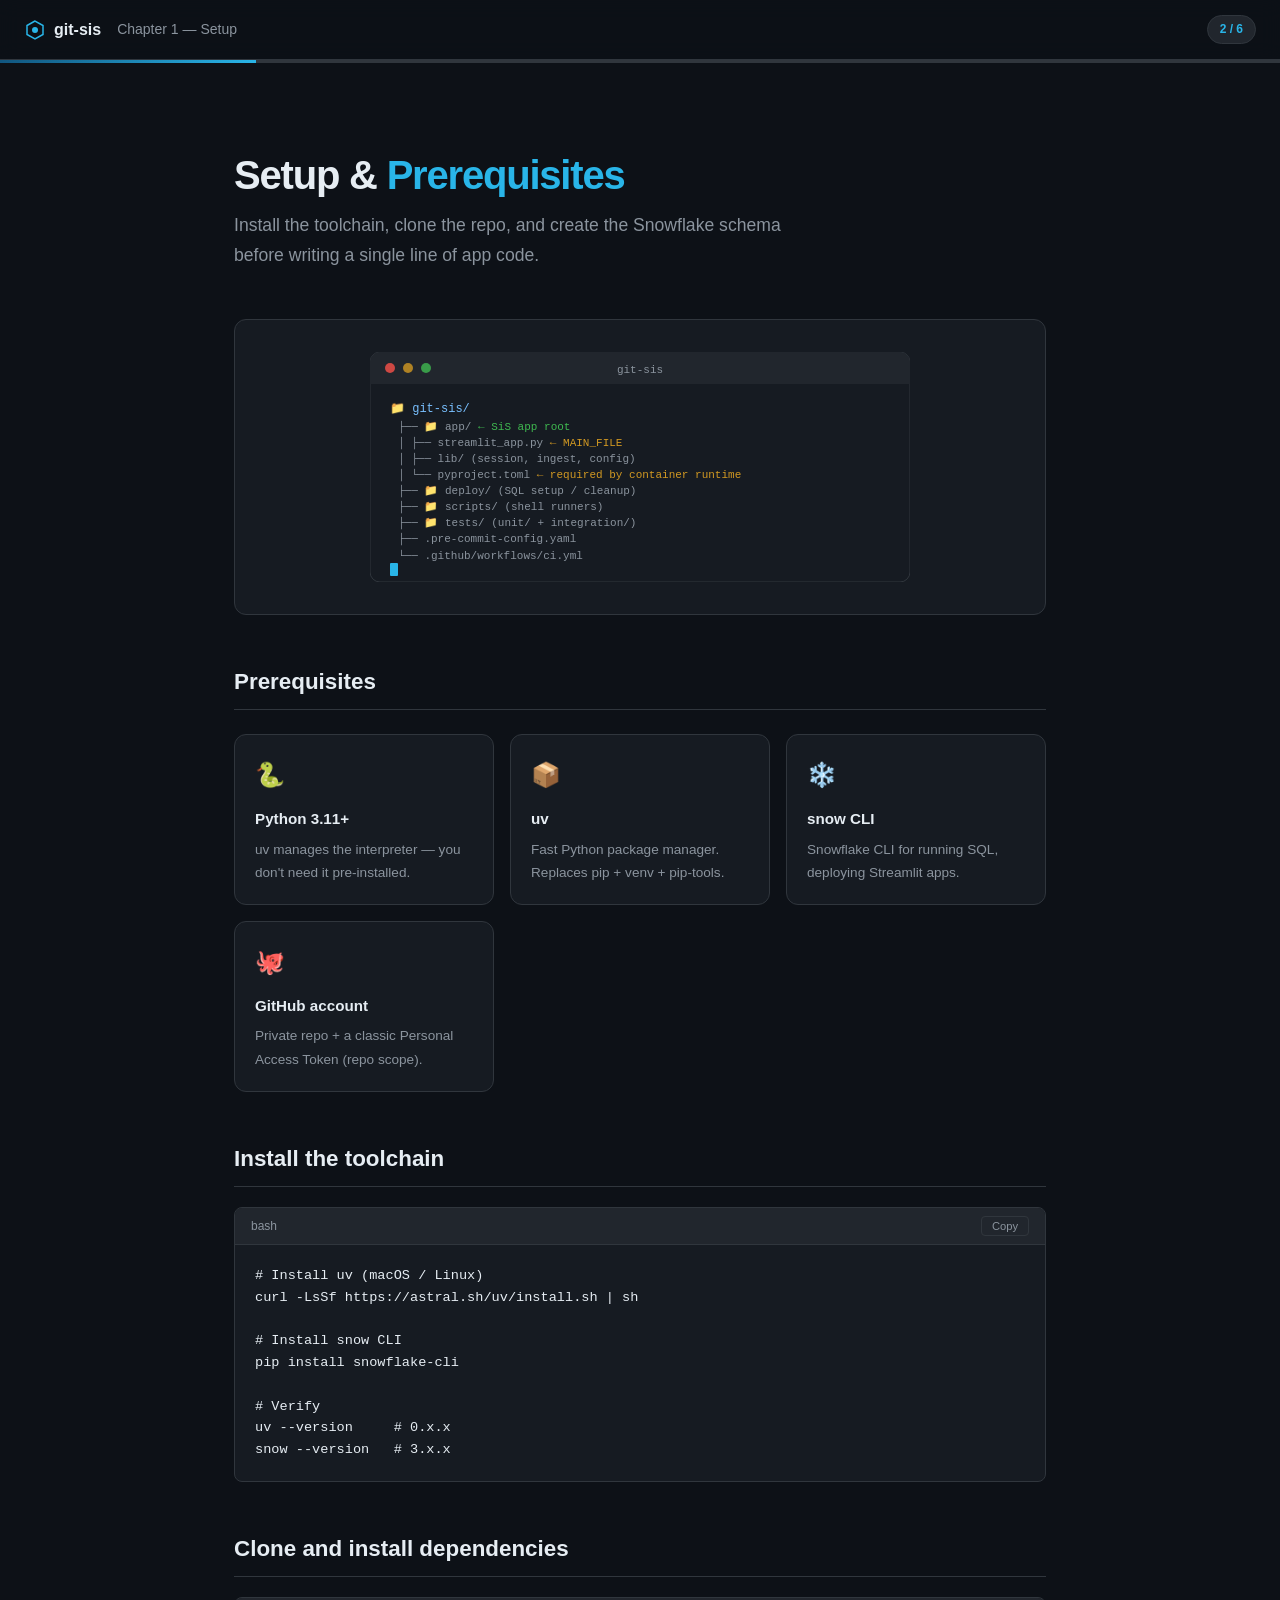
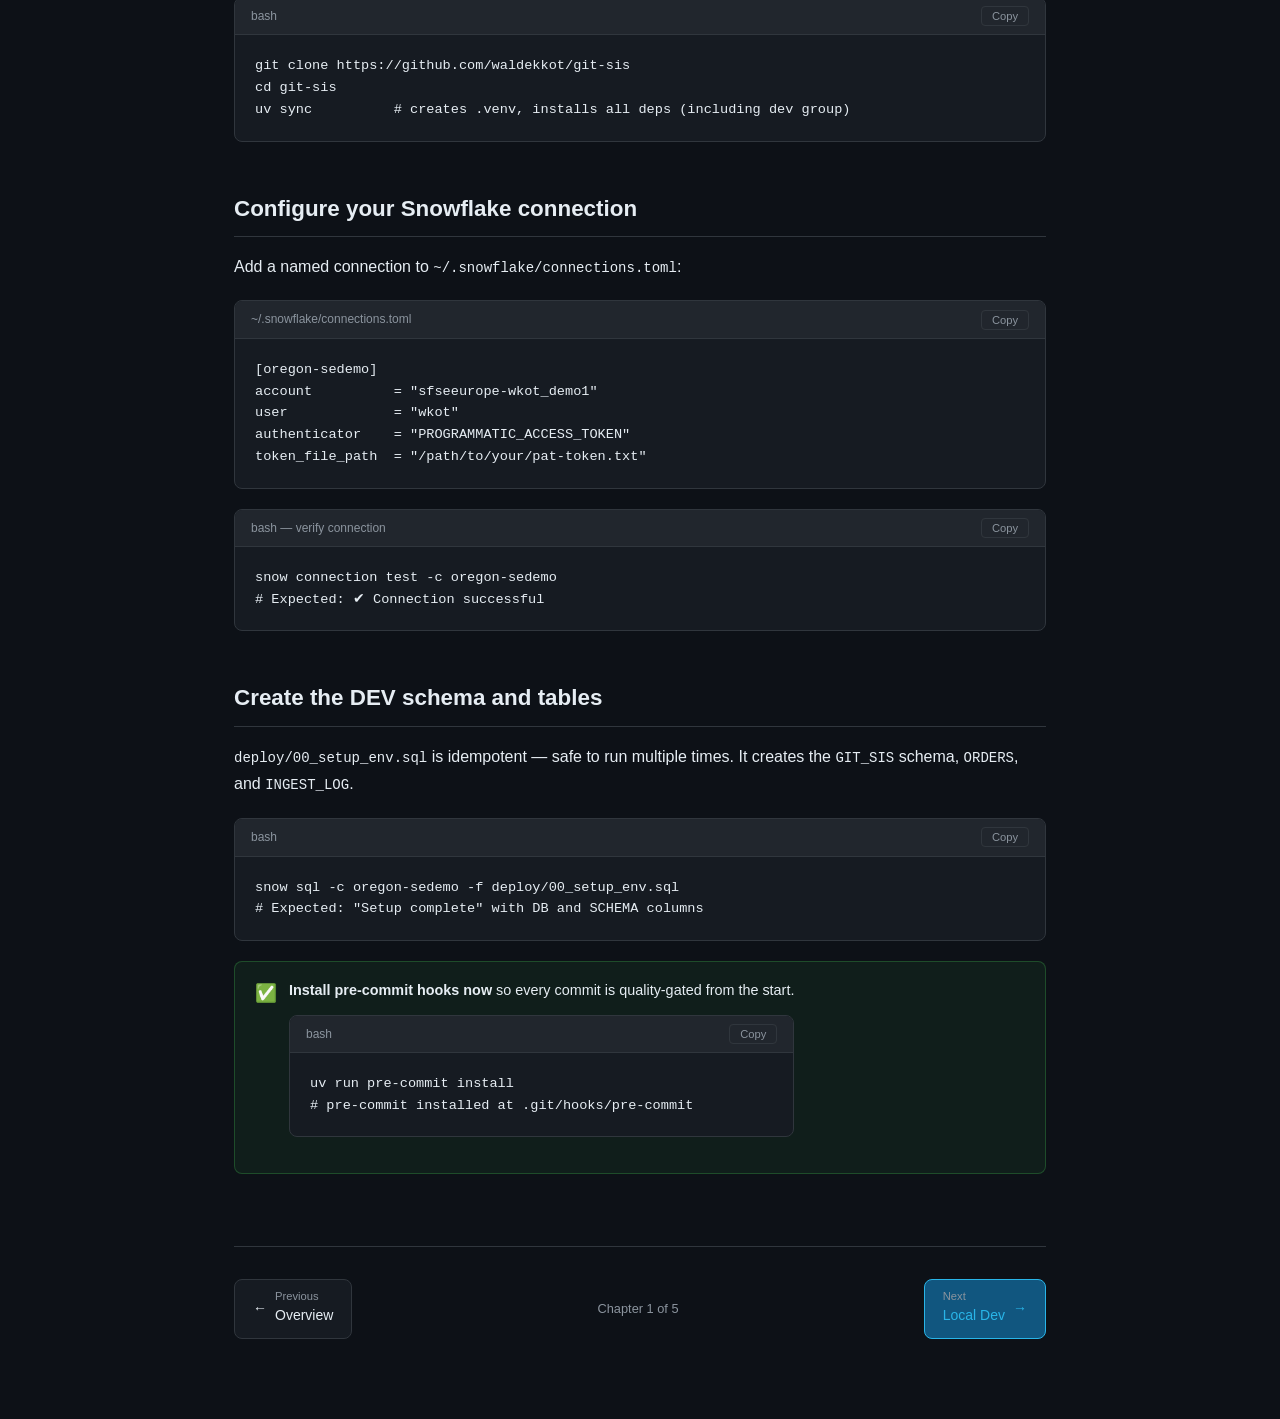
==== docs/tutorial/01-setup.html @ dcb2a4d9 "feat: pre-commit hooks (ruff+ty+pytest), CICD SiS deploy, README, tutorial site - .pre-commit-config" ====
<!DOCTYPE html>
<html lang="en">
<head>
  <meta charset="UTF-8">
  <meta name="viewport" content="width=device-width, initial-scale=1.0">
  <title>git-sis Tutorial — Setup</title>
  <link rel="stylesheet" href="assets/style.css">
  <style>
    /* ── Repo tree SVG ──────────────────────────────────────────── */
    @keyframes blink-cursor {
      0%, 100% { opacity: 1; }
      50%       { opacity: 0; }
    }
    .svg-anim .cursor { animation: blink-cursor .9s step-start infinite; }

    @keyframes tree-reveal {
      from { opacity: 0; transform: translateX(-8px); }
      to   { opacity: 1; transform: none; }
    }
    .svg-anim .tr1 { opacity:0; animation: tree-reveal .3s ease forwards .3s; }
    .svg-anim .tr2 { opacity:0; animation: tree-reveal .3s ease forwards .55s; }
    .svg-anim .tr3 { opacity:0; animation: tree-reveal .3s ease forwards .75s; }
    .svg-anim .tr4 { opacity:0; animation: tree-reveal .3s ease forwards .95s; }
    .svg-anim .tr5 { opacity:0; animation: tree-reveal .3s ease forwards 1.15s; }
    .svg-anim .tr6 { opacity:0; animation: tree-reveal .3s ease forwards 1.35s; }
    .svg-anim .tr7 { opacity:0; animation: tree-reveal .3s ease forwards 1.55s; }
    .svg-anim .tr8 { opacity:0; animation: tree-reveal .3s ease forwards 1.75s; }
  </style>
</head>
<body>

<nav class="site-nav">
  <a class="nav-logo" href="index.html">
    <svg width="22" height="22" viewBox="0 0 22 22" fill="none">
      <path d="M11 2L3 6.5v9L11 20l8-4.5v-9L11 2z" fill="none" stroke="#29B5E8" stroke-width="1.5"/>
      <circle cx="11" cy="11" r="3" fill="#29B5E8"/>
    </svg>
    git-sis
  </a>
  <span class="nav-chapter">Chapter 1 — Setup</span>
  <span class="nav-pill">2 / 6</span>
</nav>
<div class="progress-bar"><div class="progress-fill" style="width:20%"></div></div>

<main>
  <div class="hero">
    <h1>Setup &amp; <span class="highlight">Prerequisites</span></h1>
    <p class="page-subtitle">Install the toolchain, clone the repo, and create the Snowflake schema before writing a single line of app code.</p>
  </div>

  <!-- Repo tree SVG -->
  <div class="diagram-wrap reveal">
    <svg class="svg-anim" viewBox="0 0 540 230" fill="none" xmlns="http://www.w3.org/2000/svg"
         style="width:100%;max-width:540px" role="img" aria-label="Project directory tree">
      <!-- Terminal window chrome -->
      <rect width="540" height="230" rx="10" fill="#161B22" stroke="#30363D" stroke-width="1"/>
      <rect width="540" height="32" rx="10" fill="#21262D"/>
      <rect y="22" width="540" height="10" fill="#21262D"/>
      <circle cx="20" cy="16" r="5" fill="#F85149" opacity=".8"/>
      <circle cx="38" cy="16" r="5" fill="#D29922" opacity=".8"/>
      <circle cx="56" cy="16" r="5" fill="#3FB950" opacity=".8"/>
      <text x="270" y="21" text-anchor="middle" fill="#8B949E" font-size="11" font-family="monospace">git-sis</text>

      <!-- Tree content -->
      <text x="20" y="60" fill="#79C0FF" font-size="12" font-family="monospace" class="tr1">📁 git-sis/</text>
      <text x="28" y="78" fill="#8B949E" font-size="11" font-family="monospace" class="tr2">├── 📁 app/          <tspan fill="#3FB950">← SiS app root</tspan></text>
      <text x="28" y="94" fill="#8B949E" font-size="11" font-family="monospace" class="tr3">│   ├── streamlit_app.py   <tspan fill="#D29922">← MAIN_FILE</tspan></text>
      <text x="28" y="110" fill="#8B949E" font-size="11" font-family="monospace" class="tr4">│   ├── lib/          <tspan fill="#8B949E">(session, ingest, config)</tspan></text>
      <text x="28" y="126" fill="#8B949E" font-size="11" font-family="monospace" class="tr5">│   └── pyproject.toml  <tspan fill="#D29922">← required by container runtime</tspan></text>
      <text x="28" y="142" fill="#8B949E" font-size="11" font-family="monospace" class="tr6">├── 📁 deploy/        <tspan fill="#8B949E">(SQL setup / cleanup)</tspan></text>
      <text x="28" y="158" fill="#8B949E" font-size="11" font-family="monospace" class="tr7">├── 📁 scripts/       <tspan fill="#8B949E">(shell runners)</tspan></text>
      <text x="28" y="174" fill="#8B949E" font-size="11" font-family="monospace" class="tr8">├── 📁 tests/         <tspan fill="#8B949E">(unit/ + integration/)</tspan></text>
      <text x="28" y="190" fill="#8B949E" font-size="11" font-family="monospace" class="tr8">├── .pre-commit-config.yaml</text>
      <text x="28" y="207" fill="#8B949E" font-size="11" font-family="monospace" class="tr8">└── .github/workflows/ci.yml</text>

      <!-- Blinking cursor -->
      <rect x="20" y="211" width="8" height="13" fill="#29B5E8" class="cursor" rx="1"/>
    </svg>
  </div>

  <h2 class="reveal">Prerequisites</h2>

  <div class="card-grid reveal">
    <div class="card">
      <div class="card-icon">🐍</div>
      <h4>Python 3.11+</h4>
      <p>uv manages the interpreter — you don't need it pre-installed.</p>
    </div>
    <div class="card">
      <div class="card-icon">📦</div>
      <h4>uv</h4>
      <p>Fast Python package manager. Replaces pip + venv + pip-tools.</p>
    </div>
    <div class="card">
      <div class="card-icon">❄️</div>
      <h4>snow CLI</h4>
      <p>Snowflake CLI for running SQL, deploying Streamlit apps.</p>
    </div>
    <div class="card">
      <div class="card-icon">🐙</div>
      <h4>GitHub account</h4>
      <p>Private repo + a classic Personal Access Token (repo scope).</p>
    </div>
  </div>

  <h2 class="reveal">Install the toolchain</h2>

  <div class="reveal">
    <div class="code-block">
      <div class="code-block-header"><span>bash</span><button class="copy-btn">Copy</button></div>
      <pre># Install uv (macOS / Linux)
curl -LsSf https://astral.sh/uv/install.sh | sh

# Install snow CLI
pip install snowflake-cli

# Verify
uv --version     # 0.x.x
snow --version   # 3.x.x</pre>
    </div>
  </div>

  <h2 class="reveal">Clone and install dependencies</h2>

  <div class="reveal">
    <div class="code-block">
      <div class="code-block-header"><span>bash</span><button class="copy-btn">Copy</button></div>
      <pre>git clone https://github.com/waldekkot/git-sis
cd git-sis
uv sync          # creates .venv, installs all deps (including dev group)</pre>
    </div>
  </div>

  <h2 class="reveal">Configure your Snowflake connection</h2>

  <div class="reveal">
    <p>Add a named connection to <code>~/.snowflake/connections.toml</code>:</p>
    <div class="code-block">
      <div class="code-block-header"><span>~/.snowflake/connections.toml</span><button class="copy-btn">Copy</button></div>
      <pre>[oregon-sedemo]
account          = "sfseeurope-wkot_demo1"
user             = "wkot"
authenticator    = "PROGRAMMATIC_ACCESS_TOKEN"
token_file_path  = "/path/to/your/pat-token.txt"</pre>
    </div>

    <div class="code-block">
      <div class="code-block-header"><span>bash — verify connection</span><button class="copy-btn">Copy</button></div>
      <pre>snow connection test -c oregon-sedemo
# Expected: ✔ Connection successful</pre>
    </div>
  </div>

  <h2 class="reveal">Create the DEV schema and tables</h2>

  <div class="reveal">
    <p>
      <code>deploy/00_setup_env.sql</code> is idempotent — safe to run multiple times.
      It creates the <code>GIT_SIS</code> schema, <code>ORDERS</code>, and <code>INGEST_LOG</code>.
    </p>
    <div class="code-block">
      <div class="code-block-header"><span>bash</span><button class="copy-btn">Copy</button></div>
      <pre>snow sql -c oregon-sedemo -f deploy/00_setup_env.sql
# Expected: "Setup complete" with DB and SCHEMA columns</pre>
    </div>
  </div>

  <div class="tip reveal">
    <span class="note-icon">✅</span>
    <div>
      <strong>Install pre-commit hooks now</strong> so every commit is quality-gated from the start.
      <div class="code-block" style="margin-top:12px">
        <div class="code-block-header"><span>bash</span><button class="copy-btn">Copy</button></div>
        <pre>uv run pre-commit install
# pre-commit installed at .git/hooks/pre-commit</pre>
      </div>
    </div>
  </div>

  <!-- Footer -->
  <footer class="page-footer">
    <a id="btn-prev" class="nav-btn" href="index.html">
      ← <span><span class="nav-btn-label">Previous</span><span class="nav-btn-title">Overview</span></span>
    </a>
    <span class="footer-center">Chapter 1 of 5</span>
    <a id="btn-next" class="nav-btn primary" href="02-local-dev.html">
      <span><span class="nav-btn-label">Next</span><span class="nav-btn-title">Local Dev</span></span> →
    </a>
  </footer>
</main>

<script src="assets/main.js"></script>
</body>
</html>
---- docs/tutorial/assets/style.css ----
/* ================================================================
   git-sis tutorial – shared stylesheet
   Snowflake brand: primary #29B5E8, dark #11567F, bg #0D1117
   ================================================================ */

/* ---------- Reset / base ---------- */
*, *::before, *::after { box-sizing: border-box; margin: 0; padding: 0; }

:root {
  --sf-blue:    #29B5E8;
  --sf-dark:    #11567F;
  --sf-navy:    #062741;
  --bg:         #0D1117;
  --bg2:        #161B22;
  --bg3:        #21262D;
  --border:     #30363D;
  --text:       #E6EDF3;
  --text-muted: #8B949E;
  --accent:     #58A6FF;
  --green:      #3FB950;
  --yellow:     #D29922;
  --red:        #F85149;
  --radius:     8px;
  --radius-lg:  12px;
  --nav-h:      60px;
  --content-w:  860px;
  --transition: 0.35s ease;
}

html { scroll-behavior: smooth; font-size: 16px; }

body {
  font-family: -apple-system, BlinkMacSystemFont, "Segoe UI", Roboto, sans-serif;
  background: var(--bg);
  color: var(--text);
  line-height: 1.7;
  min-height: 100vh;
}

/* ---------- Top nav ---------- */
.site-nav {
  position: sticky;
  top: 0;
  z-index: 100;
  height: var(--nav-h);
  background: rgba(13,17,23,.92);
  backdrop-filter: blur(10px);
  border-bottom: 1px solid var(--border);
  display: flex;
  align-items: center;
  padding: 0 24px;
  gap: 16px;
}

.nav-logo {
  display: flex;
  align-items: center;
  gap: 8px;
  text-decoration: none;
  color: var(--text);
  font-weight: 700;
  font-size: 1rem;
  flex-shrink: 0;
}

.nav-logo svg { flex-shrink: 0; }

.nav-chapter {
  flex: 1;
  color: var(--text-muted);
  font-size: .875rem;
  white-space: nowrap;
  overflow: hidden;
  text-overflow: ellipsis;
}

.nav-pill {
  background: var(--bg3);
  border: 1px solid var(--border);
  border-radius: 20px;
  padding: 3px 12px;
  font-size: .75rem;
  color: var(--sf-blue);
  font-weight: 600;
  white-space: nowrap;
}

/* ---------- Progress bar ---------- */
.progress-bar {
  height: 3px;
  background: var(--border);
  position: sticky;
  top: var(--nav-h);
  z-index: 99;
}

.progress-fill {
  height: 100%;
  background: linear-gradient(90deg, var(--sf-dark), var(--sf-blue));
  transition: width .4s ease;
}

/* ---------- Layout ---------- */
main {
  max-width: var(--content-w);
  margin: 0 auto;
  padding: 48px 24px 80px;
}

/* ---------- Typography ---------- */
h1 {
  font-size: clamp(1.75rem, 4vw, 2.5rem);
  font-weight: 800;
  letter-spacing: -.03em;
  color: var(--text);
  margin-bottom: 12px;
  line-height: 1.2;
}

h1 .highlight { color: var(--sf-blue); }

.page-subtitle {
  font-size: 1.1rem;
  color: var(--text-muted);
  margin-bottom: 48px;
  max-width: 600px;
}

h2 {
  font-size: 1.4rem;
  font-weight: 700;
  color: var(--text);
  margin: 48px 0 16px;
  padding-bottom: 8px;
  border-bottom: 1px solid var(--border);
}

h3 {
  font-size: 1.1rem;
  font-weight: 600;
  color: var(--sf-blue);
  margin: 28px 0 10px;
}

p { margin-bottom: 16px; }

a { color: var(--sf-blue); text-decoration: none; }
a:hover { text-decoration: underline; }

ul, ol { padding-left: 24px; margin-bottom: 16px; }
li { margin-bottom: 6px; }

strong { color: var(--text); font-weight: 600; }
code { font-family: "SF Mono", Consolas, "Liberation Mono", Menlo, monospace; font-size: .875em; }

/* ---------- Code blocks ---------- */
.code-block {
  position: relative;
  background: var(--bg2);
  border: 1px solid var(--border);
  border-radius: var(--radius);
  margin: 20px 0;
  overflow: hidden;
}

.code-block-header {
  display: flex;
  align-items: center;
  justify-content: space-between;
  padding: 8px 16px;
  background: var(--bg3);
  border-bottom: 1px solid var(--border);
  font-size: .75rem;
  color: var(--text-muted);
}

.code-block pre {
  padding: 20px;
  overflow-x: auto;
  font-family: "SF Mono", Consolas, "Liberation Mono", Menlo, monospace;
  font-size: .85rem;
  line-height: 1.6;
  color: var(--text);
  white-space: pre;
  tab-size: 4;
}

.copy-btn {
  background: transparent;
  border: 1px solid var(--border);
  border-radius: 4px;
  color: var(--text-muted);
  cursor: pointer;
  font-size: .7rem;
  padding: 3px 10px;
  transition: background var(--transition), color var(--transition), border-color var(--transition);
  white-space: nowrap;
}

.copy-btn:hover { background: var(--bg); color: var(--text); border-color: var(--sf-blue); }
.copy-btn.copied { color: var(--green); border-color: var(--green); }

/* Syntax colours (hand-painted) */
.k  { color: #FF7B72; }  /* keyword */
.s  { color: #A5D6FF; }  /* string  */
.c  { color: #8B949E; font-style: italic; }  /* comment */
.n  { color: #D2A8FF; }  /* number / constant */
.f  { color: #79C0FF; }  /* function name */
.p  { color: #E6EDF3; }  /* punctuation */
.o  { color: #FF7B72; }  /* operator */
.t  { color: var(--sf-blue); }  /* type / keyword2 */

/* ---------- Info / note boxes ---------- */
.note, .tip, .warn {
  display: flex;
  gap: 12px;
  padding: 16px 20px;
  border-radius: var(--radius);
  margin: 20px 0;
  font-size: .9rem;
  border: 1px solid;
}

.note { background: rgba(41,181,232,.08); border-color: rgba(41,181,232,.3); }
.tip  { background: rgba(63,185,80,.08);  border-color: rgba(63,185,80,.3); }
.warn { background: rgba(248,81,73,.08);  border-color: rgba(248,81,73,.3); }

.note-icon { font-size: 1.1rem; flex-shrink: 0; margin-top: 1px; }

/* ---------- Step list ---------- */
.steps { list-style: none; padding: 0; counter-reset: step; }

.steps li {
  counter-increment: step;
  display: flex;
  gap: 16px;
  margin-bottom: 24px;
  align-items: flex-start;
}

.steps li::before {
  content: counter(step);
  display: flex;
  align-items: center;
  justify-content: center;
  flex-shrink: 0;
  width: 28px;
  height: 28px;
  border-radius: 50%;
  background: var(--sf-dark);
  color: var(--sf-blue);
  font-size: .8rem;
  font-weight: 700;
  border: 1px solid var(--sf-blue);
  margin-top: 2px;
}

/* ---------- Feature cards ---------- */
.card-grid {
  display: grid;
  grid-template-columns: repeat(auto-fit, minmax(240px, 1fr));
  gap: 16px;
  margin: 24px 0;
}

.card {
  background: var(--bg2);
  border: 1px solid var(--border);
  border-radius: var(--radius-lg);
  padding: 20px;
  transition: border-color var(--transition), transform var(--transition);
}

.card:hover { border-color: var(--sf-blue); transform: translateY(-2px); }
.card-icon { font-size: 1.5rem; margin-bottom: 10px; }
.card h4 { font-size: .95rem; font-weight: 600; margin-bottom: 6px; }
.card p { font-size: .85rem; color: var(--text-muted); margin: 0; }

/* ---------- SVG diagrams ---------- */
.diagram-wrap {
  background: var(--bg2);
  border: 1px solid var(--border);
  border-radius: var(--radius-lg);
  padding: 32px 24px;
  margin: 32px 0;
  display: flex;
  justify-content: center;
  overflow: hidden;
}

/* ---------- Scroll-reveal ---------- */
.reveal {
  opacity: 0;
  transform: translateY(22px);
  transition: opacity .55s ease, transform .55s ease;
}

.reveal.visible {
  opacity: 1;
  transform: none;
}

/* ---------- Footer nav ---------- */
.page-footer {
  margin-top: 72px;
  padding-top: 32px;
  border-top: 1px solid var(--border);
  display: flex;
  justify-content: space-between;
  align-items: center;
  flex-wrap: wrap;
  gap: 12px;
}

.footer-center {
  color: var(--text-muted);
  font-size: .8rem;
  text-align: center;
  flex: 1;
}

.nav-btn {
  display: inline-flex;
  align-items: center;
  gap: 8px;
  background: var(--bg2);
  border: 1px solid var(--border);
  border-radius: var(--radius);
  color: var(--text);
  font-size: .875rem;
  font-weight: 500;
  padding: 10px 18px;
  text-decoration: none;
  transition: background var(--transition), border-color var(--transition);
  white-space: nowrap;
}

.nav-btn:hover {
  background: var(--bg3);
  border-color: var(--sf-blue);
  text-decoration: none;
}

.nav-btn.primary {
  background: var(--sf-dark);
  border-color: var(--sf-blue);
  color: var(--sf-blue);
}

.nav-btn.primary:hover { background: #0f4a6e; }
.nav-btn-label { color: var(--text-muted); font-size: .7rem; display: block; line-height: 1.2; }

/* ---------- Inline badge ---------- */
.badge {
  display: inline-block;
  font-size: .7rem;
  font-weight: 600;
  padding: 2px 8px;
  border-radius: 12px;
  vertical-align: middle;
}

.badge-blue   { background: rgba(41,181,232,.15);  color: var(--sf-blue); }
.badge-green  { background: rgba(63,185,80,.15);   color: var(--green); }
.badge-yellow { background: rgba(210,153,34,.15);  color: var(--yellow); }

/* ---------- Hero banner ---------- */
.hero {
  margin-bottom: 40px;
  padding: 40px 0 0;
}

/* ---------- Divider ---------- */
.divider {
  height: 1px;
  background: var(--border);
  margin: 40px 0;
}

/* ---------- Responsive ---------- */
@media (max-width: 600px) {
  main { padding: 32px 16px 60px; }
  .page-footer { flex-direction: column; align-items: stretch; }
  .page-footer .nav-btn { justify-content: center; }
  .footer-center { order: -1; }
}
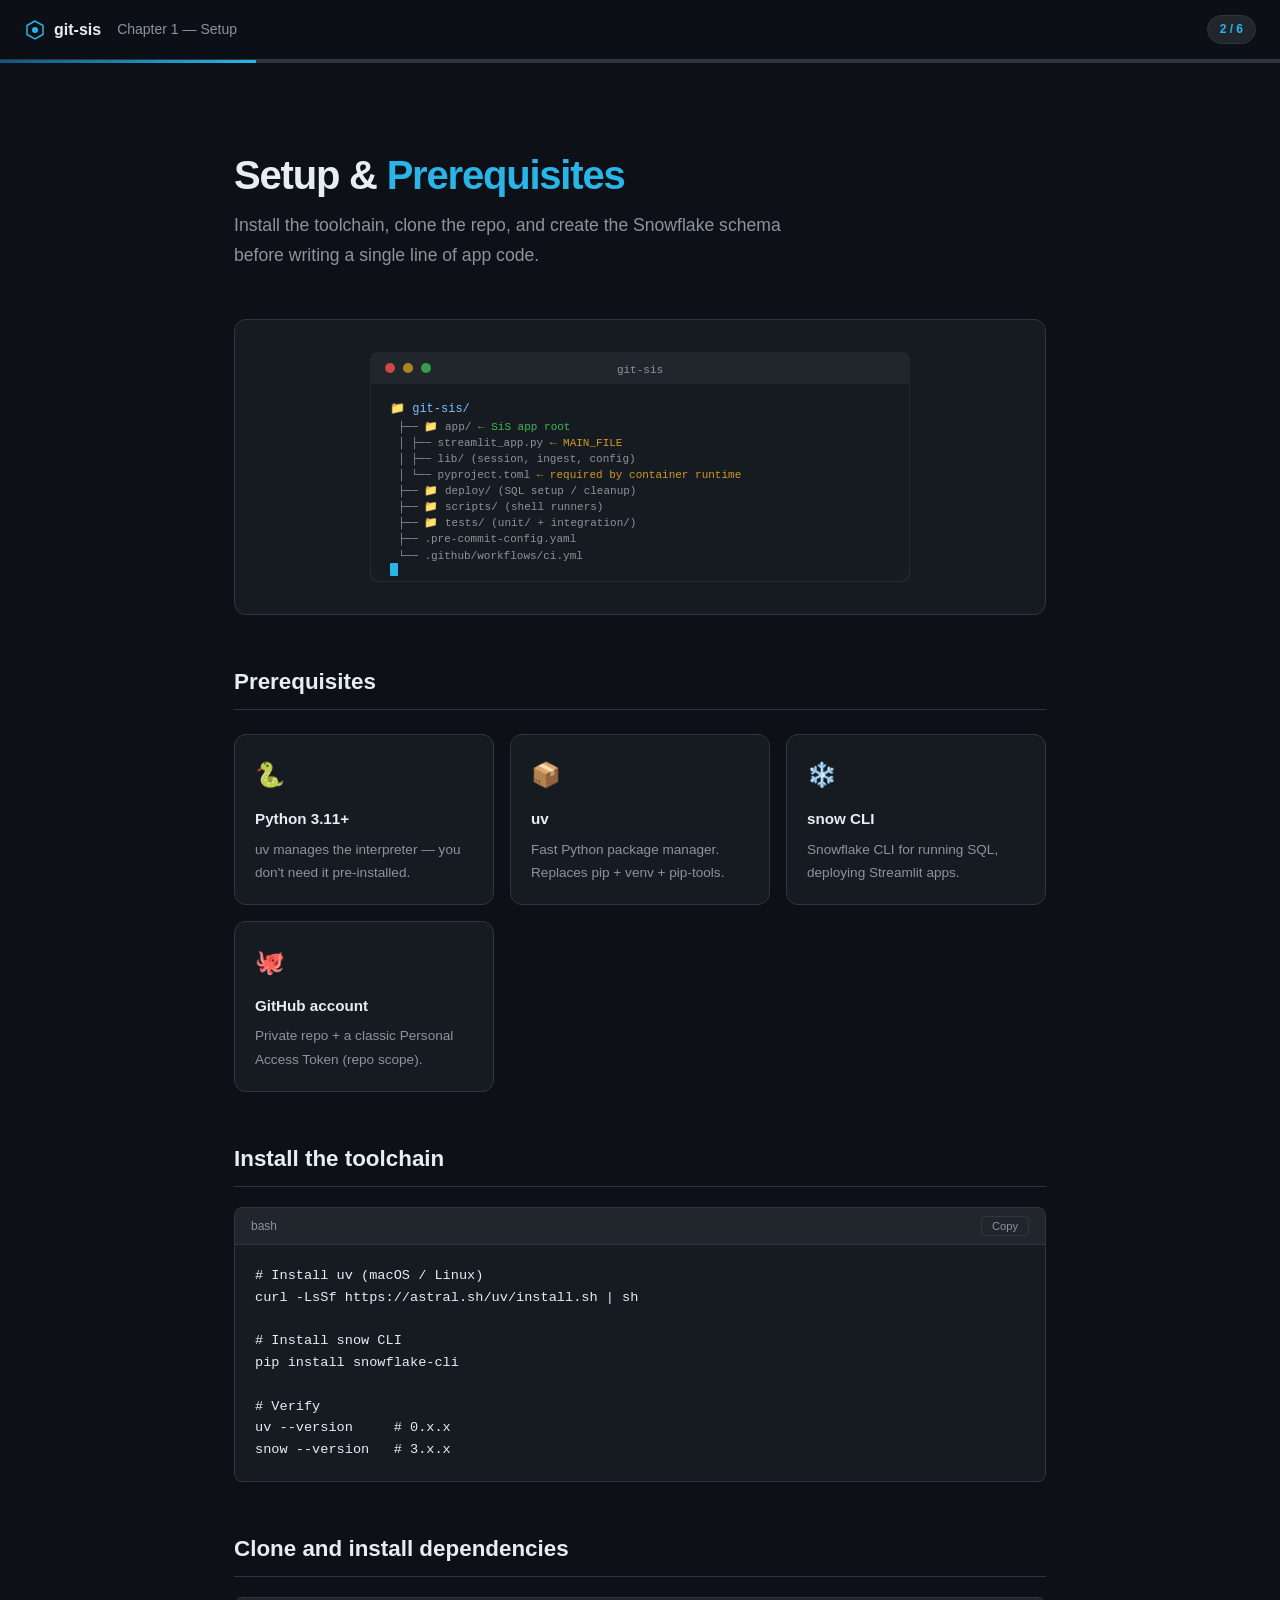
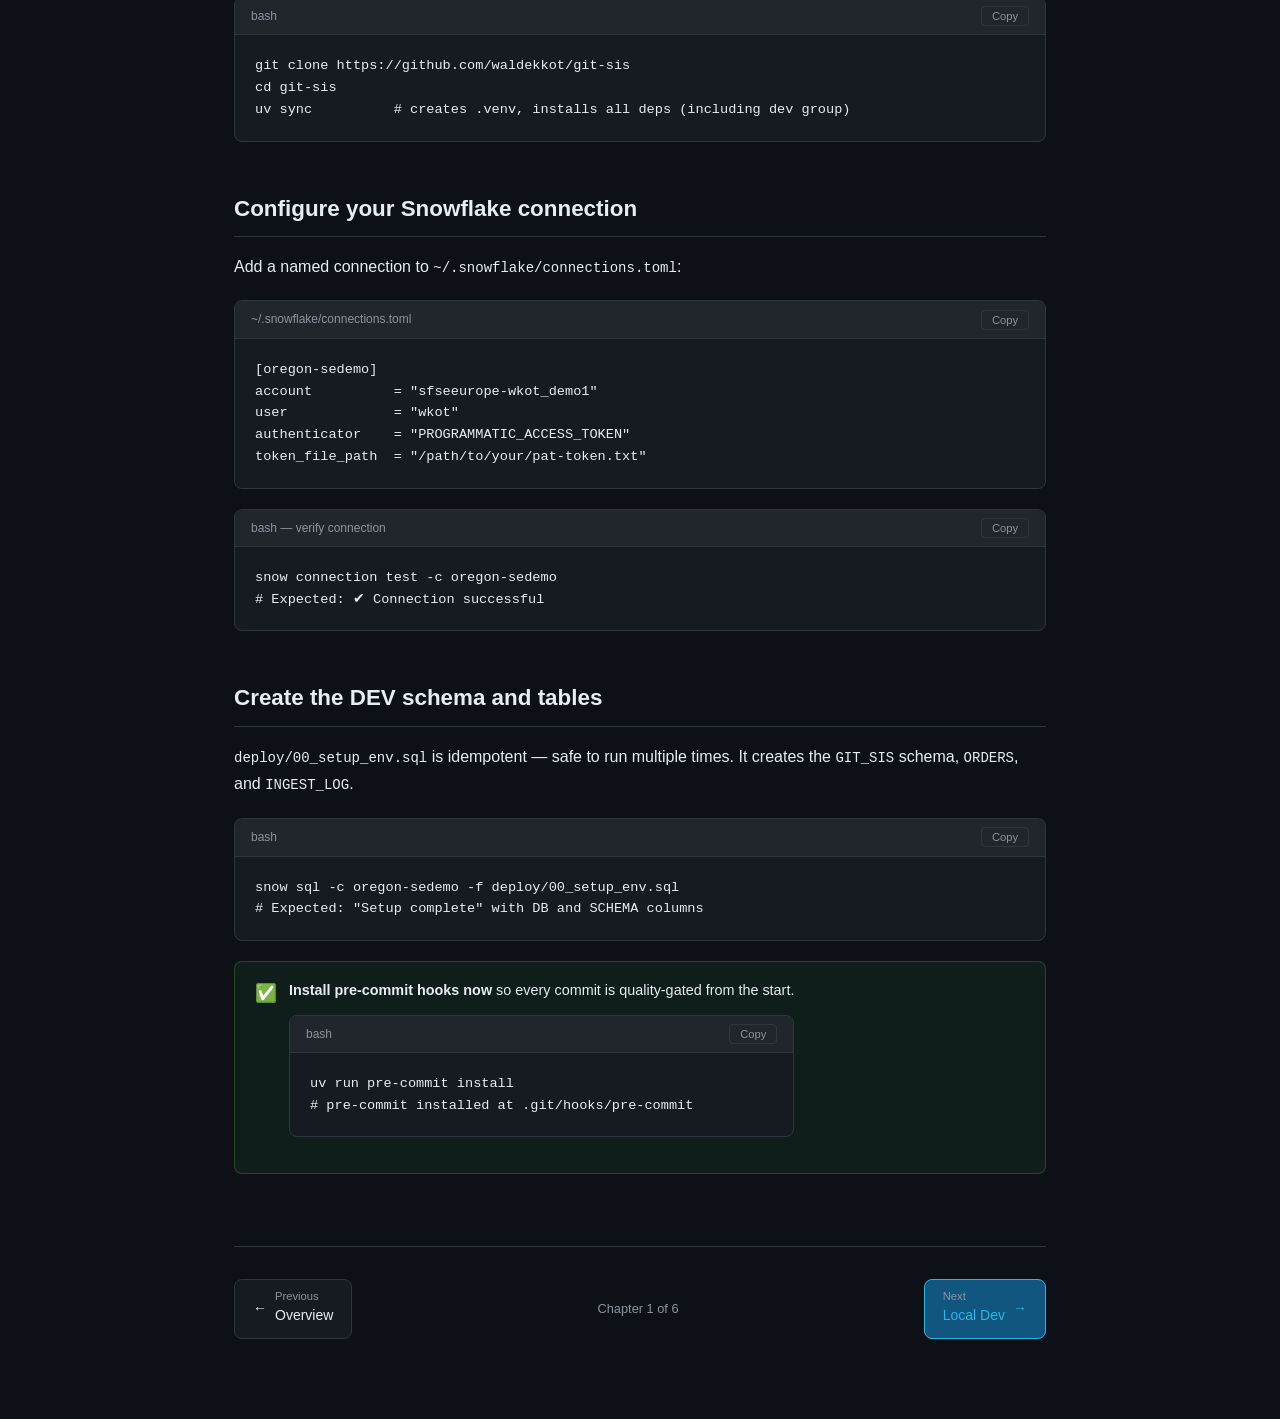
==== commit 836da128: "docs: add chapter 6 (Purge feature TDD walkthrough), update all chapters Chapter 6 (new): complete T" ====
--- a/docs/tutorial/01-setup.html
+++ b/docs/tutorial/01-setup.html
@@ -38,7 +38,7 @@
     git-sis
   </a>
   <span class="nav-chapter">Chapter 1 — Setup</span>
-  <span class="nav-pill">2 / 6</span>
+  <span class="nav-pill">2 / 7</span>
 </nav>
 <div class="progress-bar"><div class="progress-fill" style="width:20%"></div></div>
 
@@ -182,7 +182,7 @@
     <a id="btn-prev" class="nav-btn" href="index.html">
       ← <span><span class="nav-btn-label">Previous</span><span class="nav-btn-title">Overview</span></span>
     </a>
-    <span class="footer-center">Chapter 1 of 5</span>
+    <span class="footer-center">Chapter 1 of 6</span>
     <a id="btn-next" class="nav-btn primary" href="02-local-dev.html">
       <span><span class="nav-btn-label">Next</span><span class="nav-btn-title">Local Dev</span></span> →
     </a>
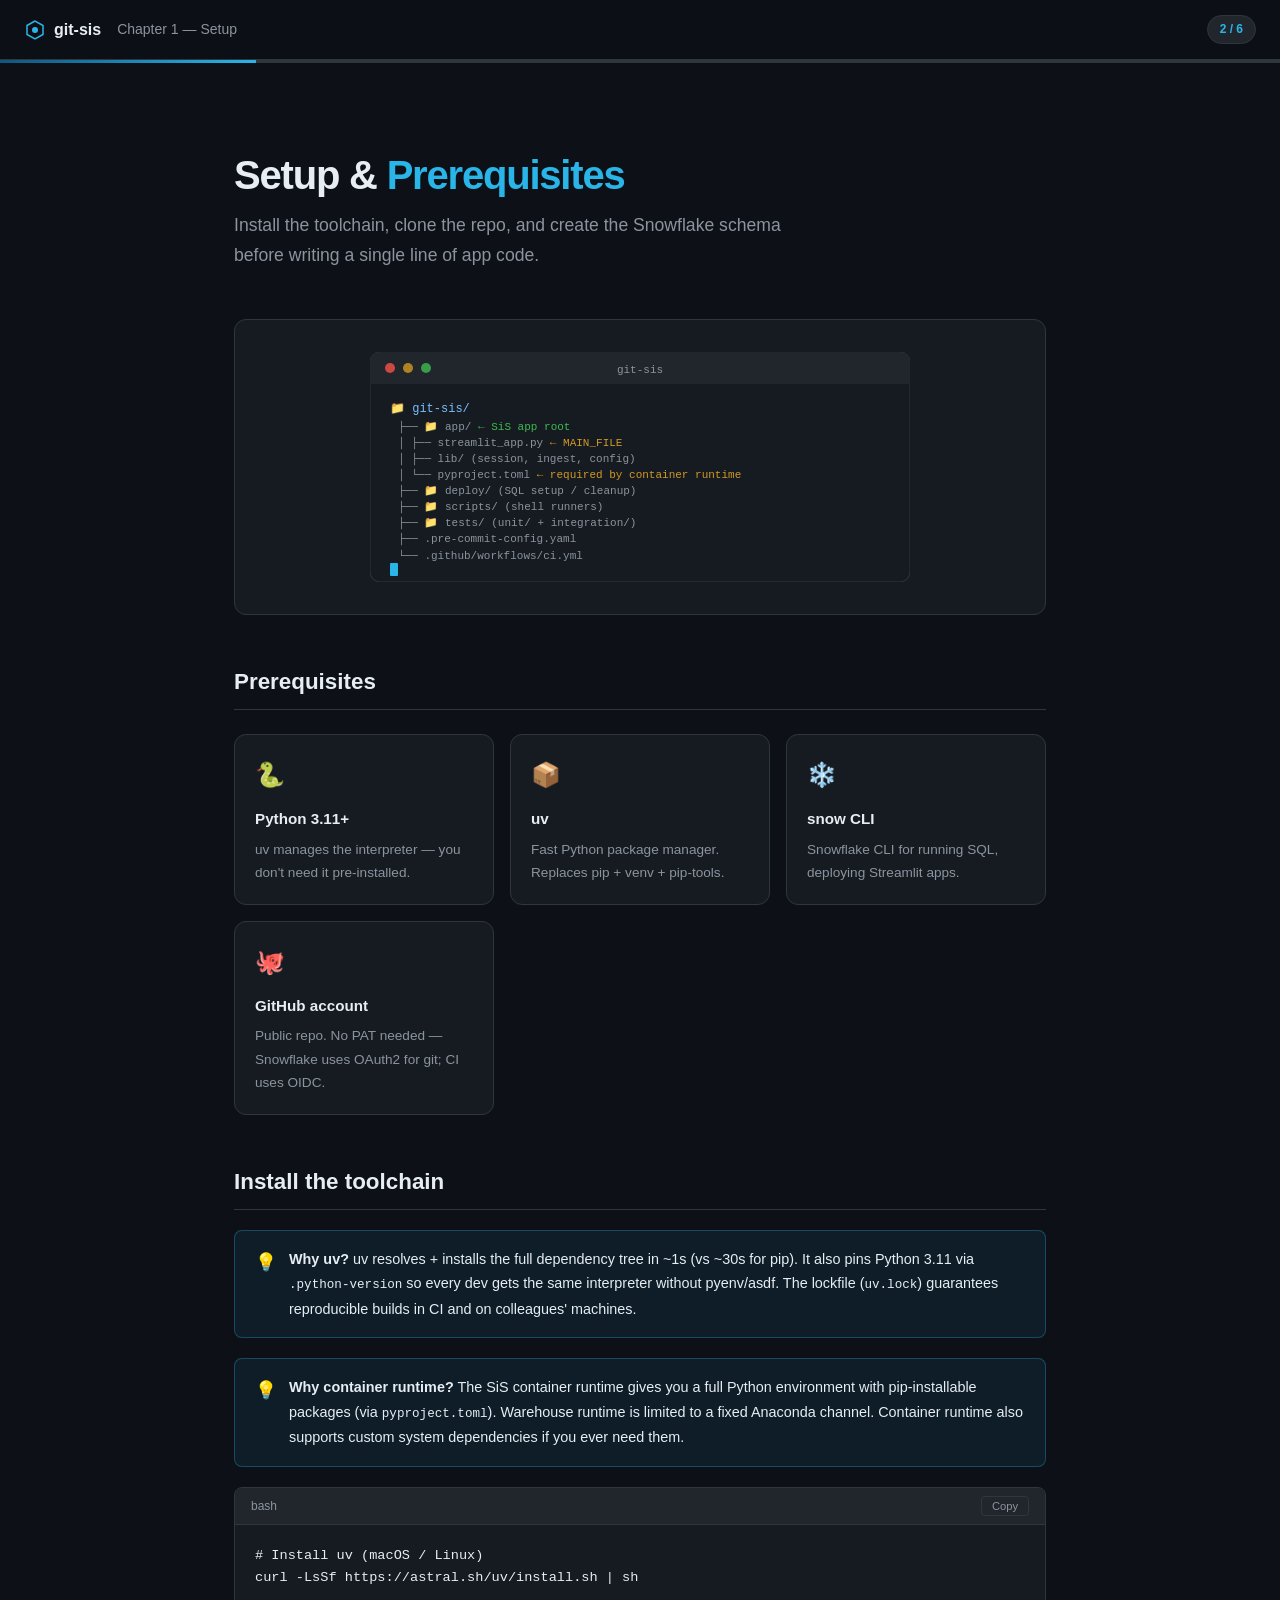
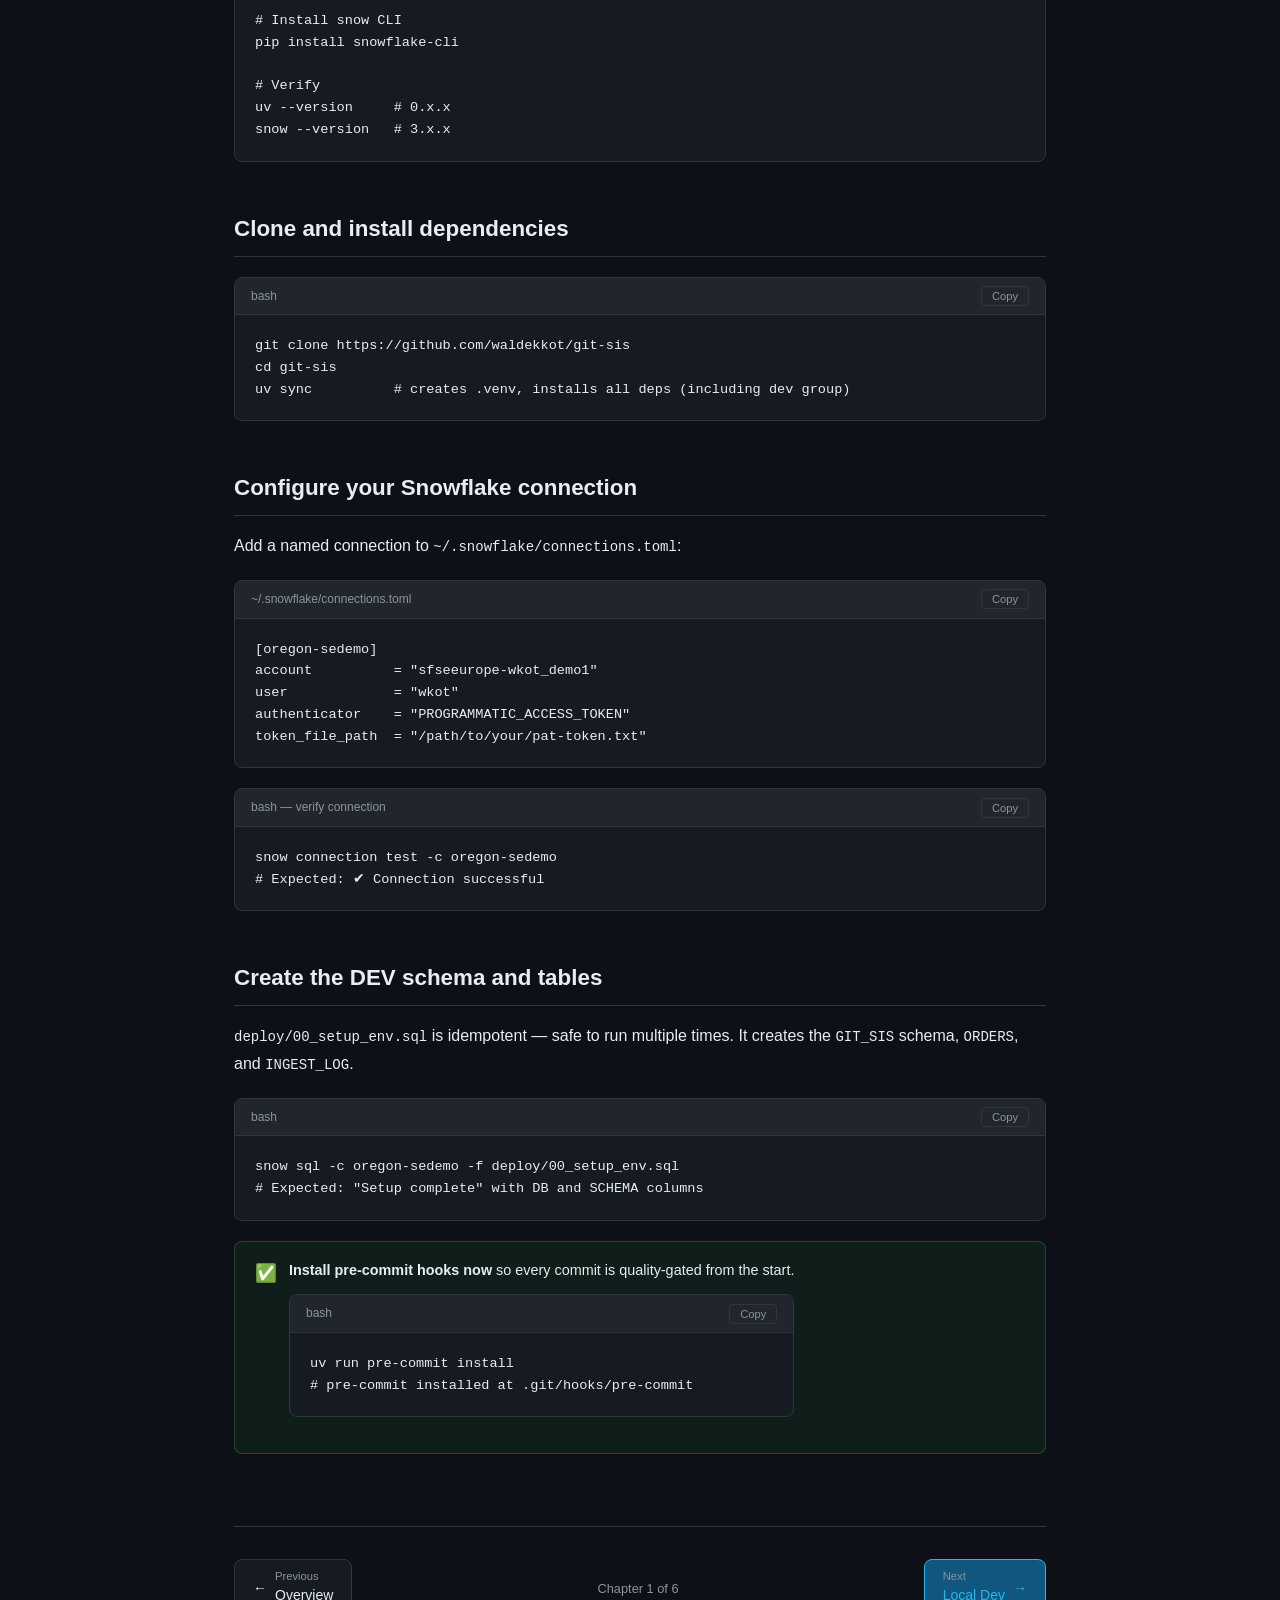
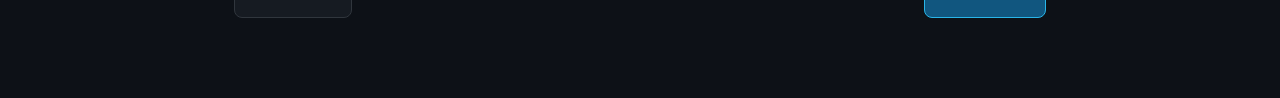
==== commit d0e263cc: "docs(tutorial): update all pages to reflect current repo state Reflects the OIDC migration, new CI p" ====
--- a/docs/tutorial/01-setup.html
+++ b/docs/tutorial/01-setup.html
@@ -99,13 +99,31 @@
     <div class="card">
       <div class="card-icon">🐙</div>
       <h4>GitHub account</h4>
-      <p>Private repo + a classic Personal Access Token (repo scope).</p>
+      <p>Public repo. No PAT needed — Snowflake uses OAuth2 for git; CI uses OIDC.</p>
     </div>
   </div>
 
   <h2 class="reveal">Install the toolchain</h2>
 
   <div class="reveal">
+    <div class="note">
+      <span class="note-icon">💡</span>
+      <div>
+        <strong>Why uv?</strong> uv resolves + installs the full dependency tree in ~1s
+        (vs ~30s for pip). It also pins Python 3.11 via <code>.python-version</code> so every
+        dev gets the same interpreter without pyenv/asdf. The lockfile (<code>uv.lock</code>)
+        guarantees reproducible builds in CI and on colleagues' machines.
+      </div>
+    </div>
+    <div class="note" style="margin-top:12px">
+      <span class="note-icon">💡</span>
+      <div>
+        <strong>Why container runtime?</strong> The SiS container runtime gives you a full
+        Python environment with pip-installable packages (via <code>pyproject.toml</code>).
+        Warehouse runtime is limited to a fixed Anaconda channel. Container runtime also
+        supports custom system dependencies if you ever need them.
+      </div>
+    </div>
     <div class="code-block">
       <div class="code-block-header"><span>bash</span><button class="copy-btn">Copy</button></div>
       <pre># Install uv (macOS / Linux)
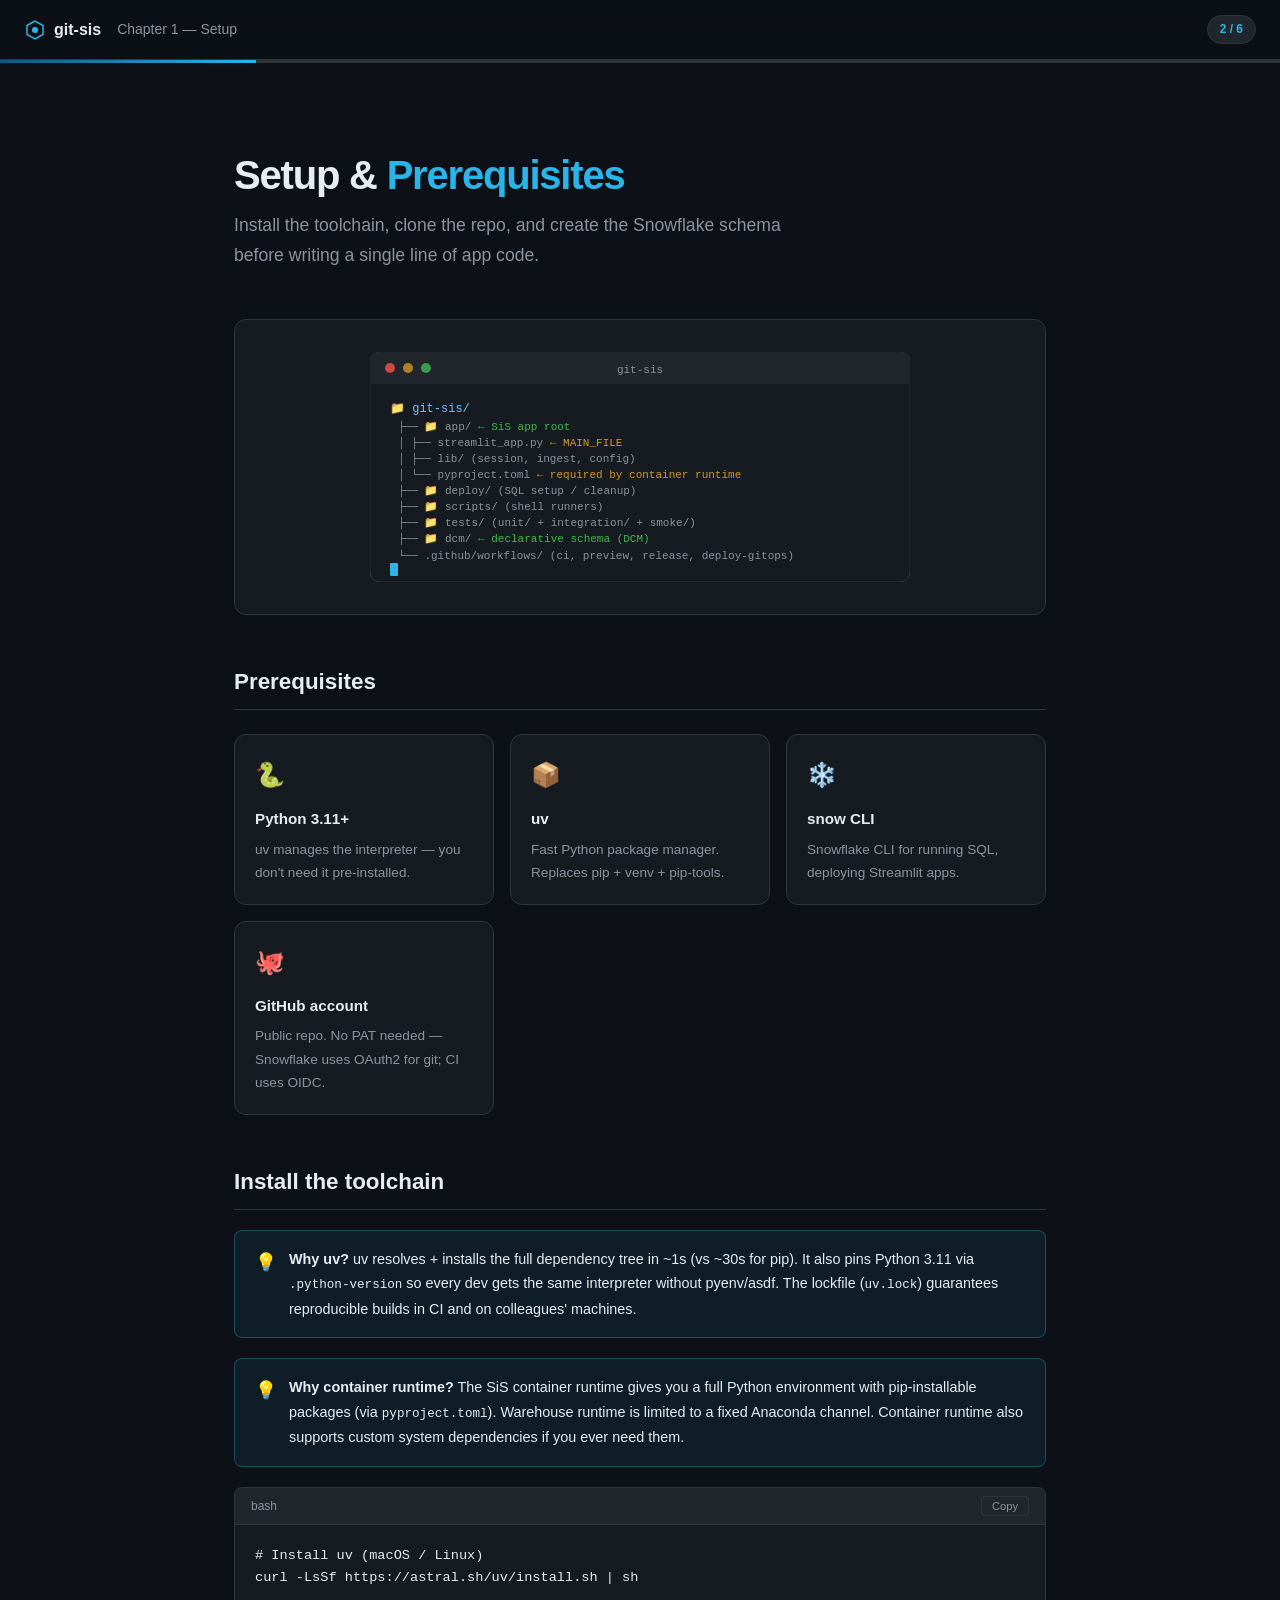
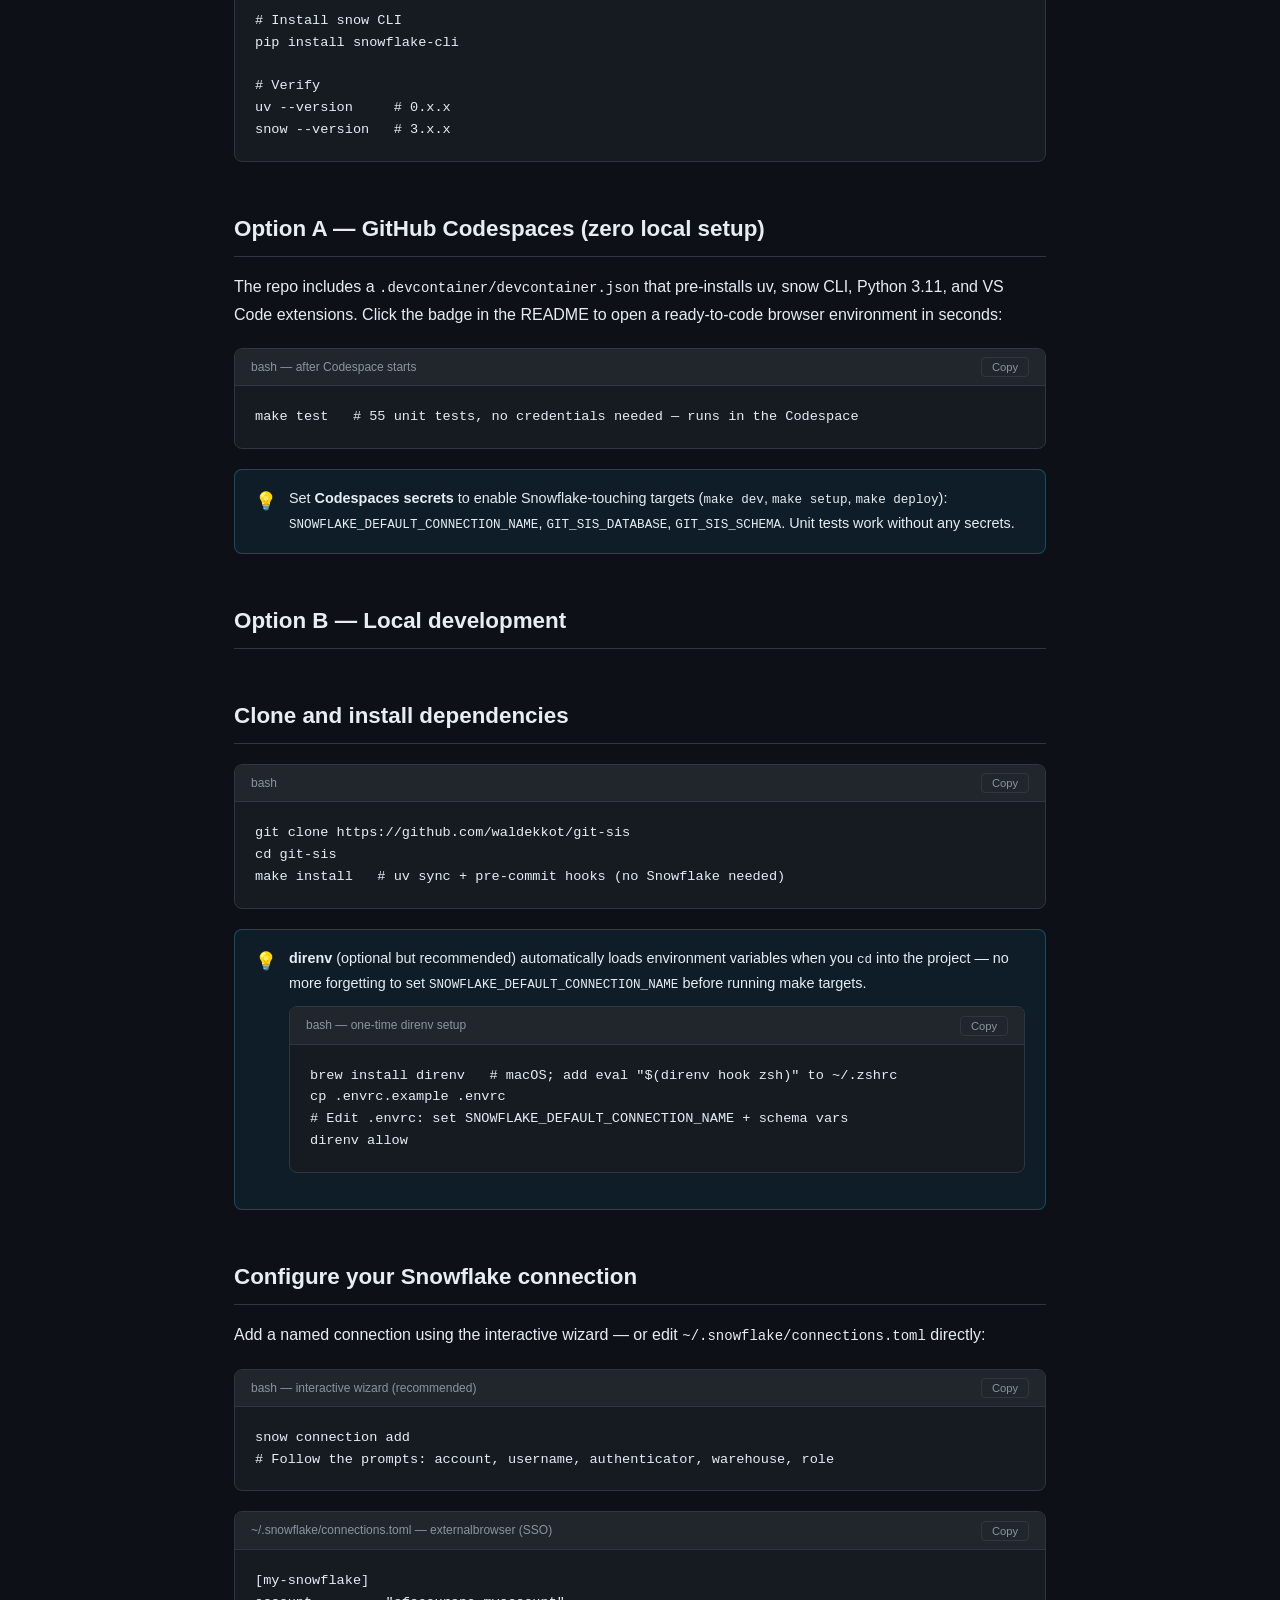
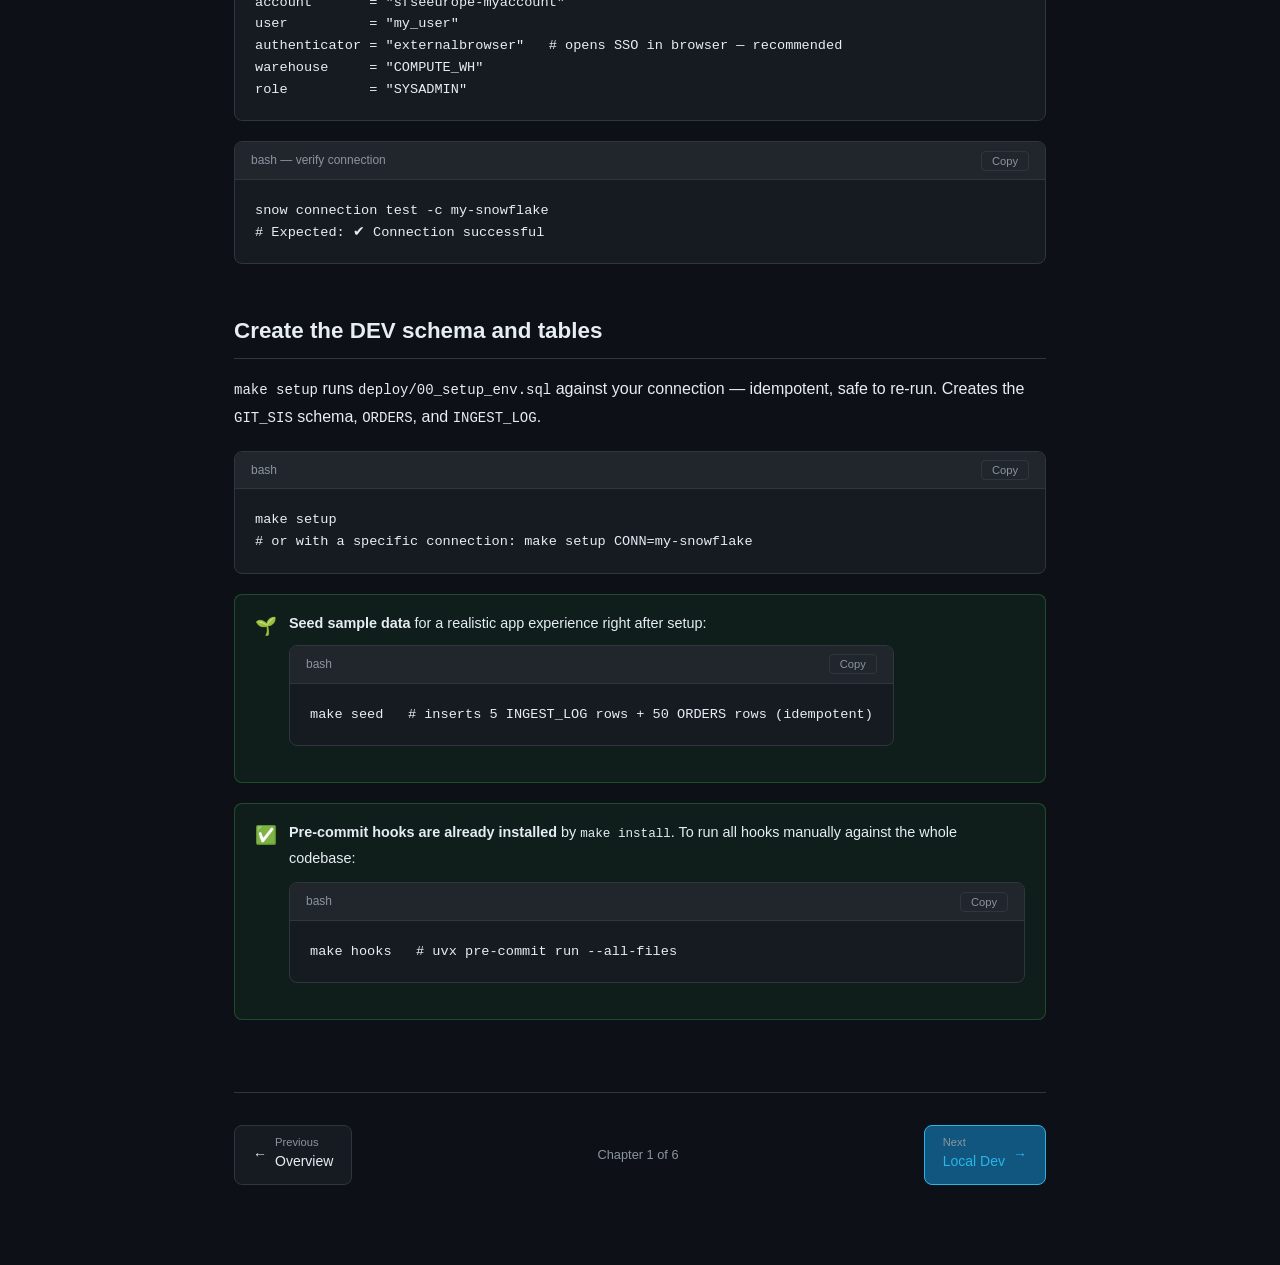
==== commit 4c6380b3: "docs(tutorial): sync all pages with current repo state Brings all 6 tutorial pages up to date after " ====
--- a/docs/tutorial/01-setup.html
+++ b/docs/tutorial/01-setup.html
@@ -69,9 +69,9 @@
       <text x="28" y="126" fill="#8B949E" font-size="11" font-family="monospace" class="tr5">│   └── pyproject.toml  <tspan fill="#D29922">← required by container runtime</tspan></text>
       <text x="28" y="142" fill="#8B949E" font-size="11" font-family="monospace" class="tr6">├── 📁 deploy/        <tspan fill="#8B949E">(SQL setup / cleanup)</tspan></text>
       <text x="28" y="158" fill="#8B949E" font-size="11" font-family="monospace" class="tr7">├── 📁 scripts/       <tspan fill="#8B949E">(shell runners)</tspan></text>
-      <text x="28" y="174" fill="#8B949E" font-size="11" font-family="monospace" class="tr8">├── 📁 tests/         <tspan fill="#8B949E">(unit/ + integration/)</tspan></text>
-      <text x="28" y="190" fill="#8B949E" font-size="11" font-family="monospace" class="tr8">├── .pre-commit-config.yaml</text>
-      <text x="28" y="207" fill="#8B949E" font-size="11" font-family="monospace" class="tr8">└── .github/workflows/ci.yml</text>
+      <text x="28" y="174" fill="#8B949E" font-size="11" font-family="monospace" class="tr8">├── 📁 tests/         <tspan fill="#8B949E">(unit/ + integration/ + smoke/)</tspan></text>
+      <text x="28" y="190" fill="#8B949E" font-size="11" font-family="monospace" class="tr8">├── 📁 dcm/           <tspan fill="#3FB950">← declarative schema (DCM)</tspan></text>
+      <text x="28" y="207" fill="#8B949E" font-size="11" font-family="monospace" class="tr8">└── .github/workflows/  <tspan fill="#8B949E">(ci, preview, release, deploy-gitops)</tspan></text>
 
       <!-- Blinking cursor -->
       <rect x="20" y="211" width="8" height="13" fill="#29B5E8" class="cursor" rx="1"/>
@@ -138,6 +138,31 @@
     </div>
   </div>
 
+  <h2 class="reveal">Option A — GitHub Codespaces (zero local setup)</h2>
+
+  <div class="reveal">
+    <p>
+      The repo includes a <code>.devcontainer/devcontainer.json</code> that pre-installs
+      uv, snow CLI, Python 3.11, and VS Code extensions. Click the badge in the README
+      to open a ready-to-code browser environment in seconds:
+    </p>
+    <div class="code-block">
+      <div class="code-block-header"><span>bash — after Codespace starts</span><button class="copy-btn">Copy</button></div>
+      <pre>make test   # 55 unit tests, no credentials needed — runs in the Codespace</pre>
+    </div>
+    <div class="note">
+      <span class="note-icon">💡</span>
+      <div>
+        Set <strong>Codespaces secrets</strong> to enable Snowflake-touching targets
+        (<code>make dev</code>, <code>make setup</code>, <code>make deploy</code>):
+        <code>SNOWFLAKE_DEFAULT_CONNECTION_NAME</code>, <code>GIT_SIS_DATABASE</code>,
+        <code>GIT_SIS_SCHEMA</code>. Unit tests work without any secrets.
+      </div>
+    </div>
+  </div>
+
+  <h2 class="reveal">Option B — Local development</h2>
+
   <h2 class="reveal">Clone and install dependencies</h2>
 
   <div class="reveal">
@@ -145,26 +170,46 @@
       <div class="code-block-header"><span>bash</span><button class="copy-btn">Copy</button></div>
       <pre>git clone https://github.com/waldekkot/git-sis
 cd git-sis
-uv sync          # creates .venv, installs all deps (including dev group)</pre>
+make install   # uv sync + pre-commit hooks (no Snowflake needed)</pre>
+    </div>
+    <div class="note">
+      <span class="note-icon">💡</span>
+      <div>
+        <strong>direnv</strong> (optional but recommended) automatically loads environment variables
+        when you <code>cd</code> into the project — no more forgetting to set
+        <code>SNOWFLAKE_DEFAULT_CONNECTION_NAME</code> before running make targets.
+        <div class="code-block" style="margin-top:10px">
+          <div class="code-block-header"><span>bash — one-time direnv setup</span><button class="copy-btn">Copy</button></div>
+          <pre>brew install direnv   # macOS; add eval "$(direnv hook zsh)" to ~/.zshrc
+cp .envrc.example .envrc
+# Edit .envrc: set SNOWFLAKE_DEFAULT_CONNECTION_NAME + schema vars
+direnv allow</pre>
+        </div>
+      </div>
     </div>
   </div>
 
   <h2 class="reveal">Configure your Snowflake connection</h2>
 
   <div class="reveal">
-    <p>Add a named connection to <code>~/.snowflake/connections.toml</code>:</p>
-    <div class="code-block">
-      <div class="code-block-header"><span>~/.snowflake/connections.toml</span><button class="copy-btn">Copy</button></div>
-      <pre>[oregon-sedemo]
-account          = "sfseeurope-wkot_demo1"
-user             = "wkot"
-authenticator    = "PROGRAMMATIC_ACCESS_TOKEN"
-token_file_path  = "/path/to/your/pat-token.txt"</pre>
-    </div>
-
+    <p>Add a named connection using the interactive wizard — or edit <code>~/.snowflake/connections.toml</code> directly:</p>
+    <div class="code-block">
+      <div class="code-block-header"><span>bash — interactive wizard (recommended)</span><button class="copy-btn">Copy</button></div>
+      <pre>snow connection add
+# Follow the prompts: account, username, authenticator, warehouse, role</pre>
+    </div>
+    <div class="code-block">
+      <div class="code-block-header"><span>~/.snowflake/connections.toml — externalbrowser (SSO)</span><button class="copy-btn">Copy</button></div>
+      <pre>[my-snowflake]
+account       = "sfseeurope-myaccount"
+user          = "my_user"
+authenticator = "externalbrowser"   # opens SSO in browser — recommended
+warehouse     = "COMPUTE_WH"
+role          = "SYSADMIN"</pre>
+    </div>
     <div class="code-block">
       <div class="code-block-header"><span>bash — verify connection</span><button class="copy-btn">Copy</button></div>
-      <pre>snow connection test -c oregon-sedemo
+      <pre>snow connection test -c my-snowflake
 # Expected: ✔ Connection successful</pre>
     </div>
   </div>
@@ -173,24 +218,36 @@
 
   <div class="reveal">
     <p>
-      <code>deploy/00_setup_env.sql</code> is idempotent — safe to run multiple times.
-      It creates the <code>GIT_SIS</code> schema, <code>ORDERS</code>, and <code>INGEST_LOG</code>.
+      <code>make setup</code> runs <code>deploy/00_setup_env.sql</code> against your connection —
+      idempotent, safe to re-run. Creates the <code>GIT_SIS</code> schema,
+      <code>ORDERS</code>, and <code>INGEST_LOG</code>.
     </p>
     <div class="code-block">
       <div class="code-block-header"><span>bash</span><button class="copy-btn">Copy</button></div>
-      <pre>snow sql -c oregon-sedemo -f deploy/00_setup_env.sql
-# Expected: "Setup complete" with DB and SCHEMA columns</pre>
+      <pre>make setup
+# or with a specific connection: make setup CONN=my-snowflake</pre>
+    </div>
+
+    <div class="tip" style="margin-top:12px">
+      <span class="note-icon">🌱</span>
+      <div>
+        <strong>Seed sample data</strong> for a realistic app experience right after setup:
+        <div class="code-block" style="margin-top:10px">
+          <div class="code-block-header"><span>bash</span><button class="copy-btn">Copy</button></div>
+          <pre>make seed   # inserts 5 INGEST_LOG rows + 50 ORDERS rows (idempotent)</pre>
+        </div>
+      </div>
     </div>
   </div>
 
   <div class="tip reveal">
     <span class="note-icon">✅</span>
     <div>
-      <strong>Install pre-commit hooks now</strong> so every commit is quality-gated from the start.
+      <strong>Pre-commit hooks are already installed</strong> by <code>make install</code>.
+      To run all hooks manually against the whole codebase:
       <div class="code-block" style="margin-top:12px">
         <div class="code-block-header"><span>bash</span><button class="copy-btn">Copy</button></div>
-        <pre>uv run pre-commit install
-# pre-commit installed at .git/hooks/pre-commit</pre>
+        <pre>make hooks   # uvx pre-commit run --all-files</pre>
       </div>
     </div>
   </div>
